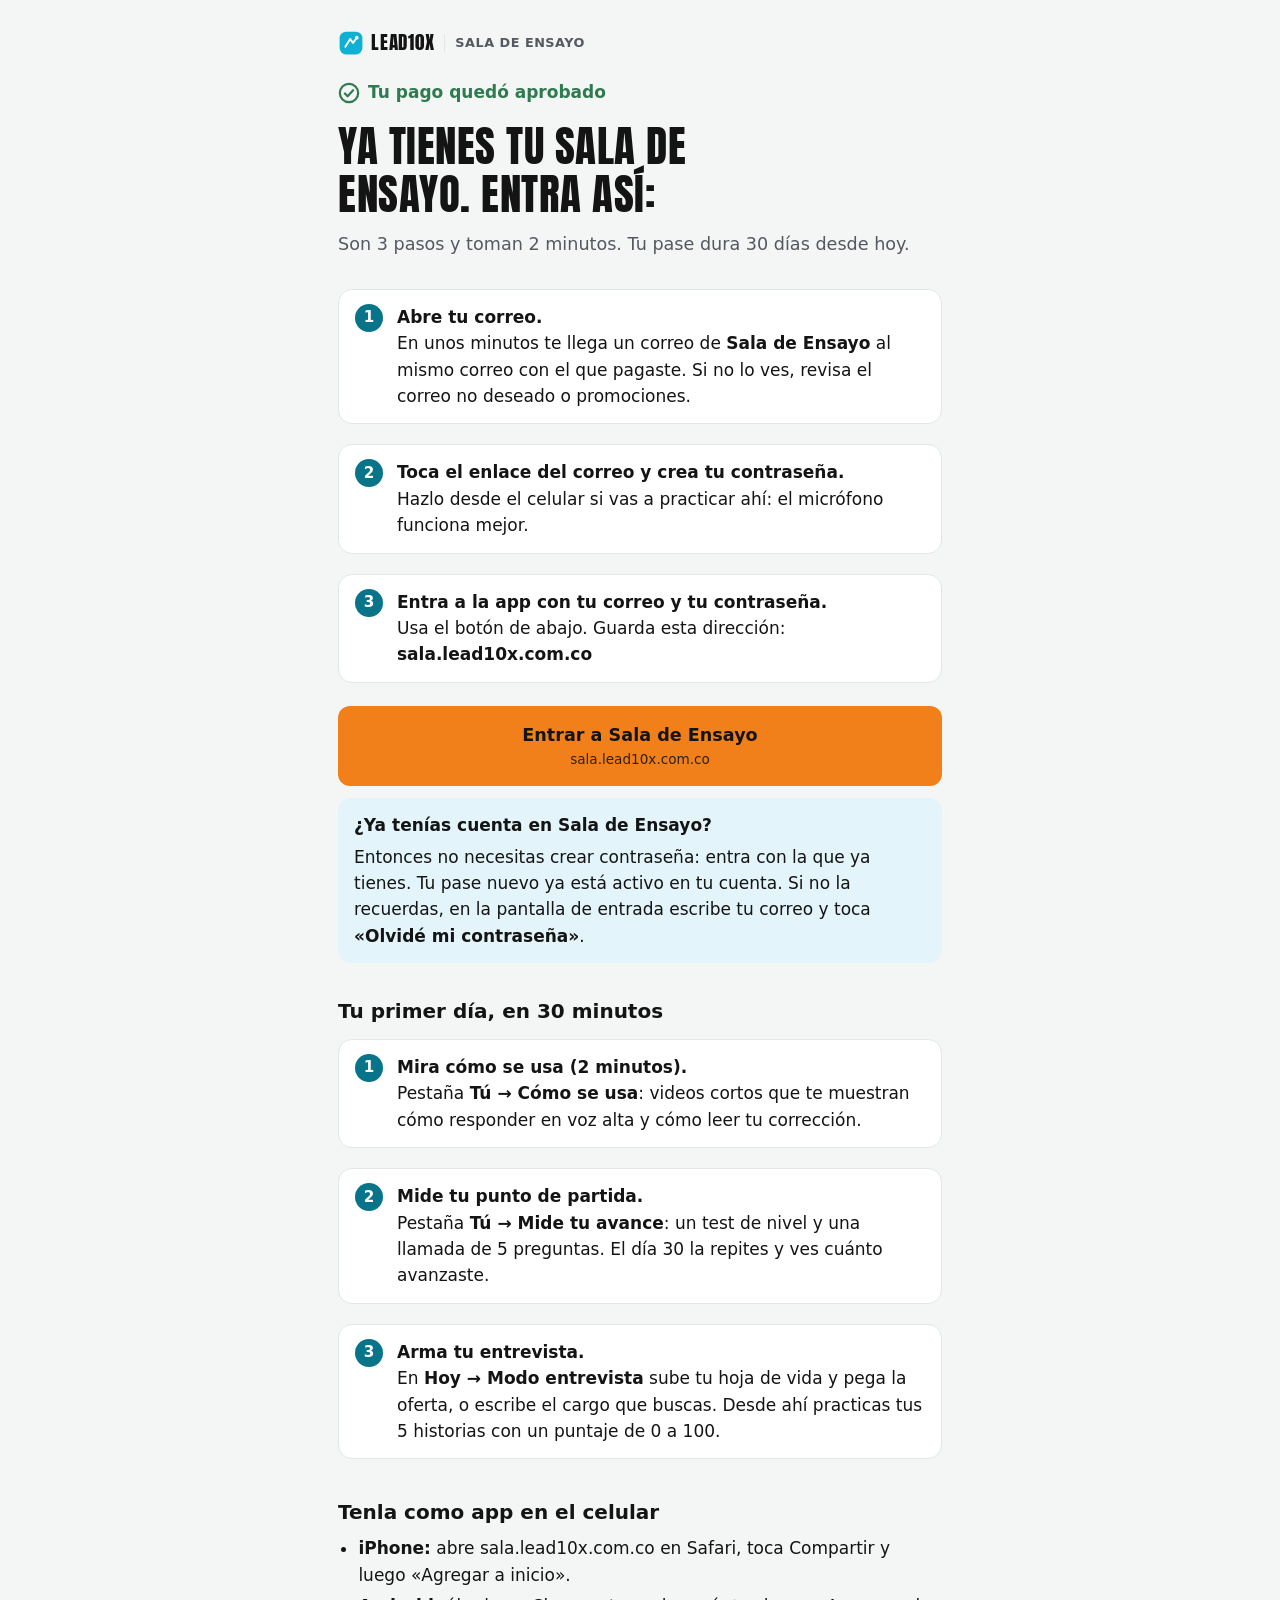
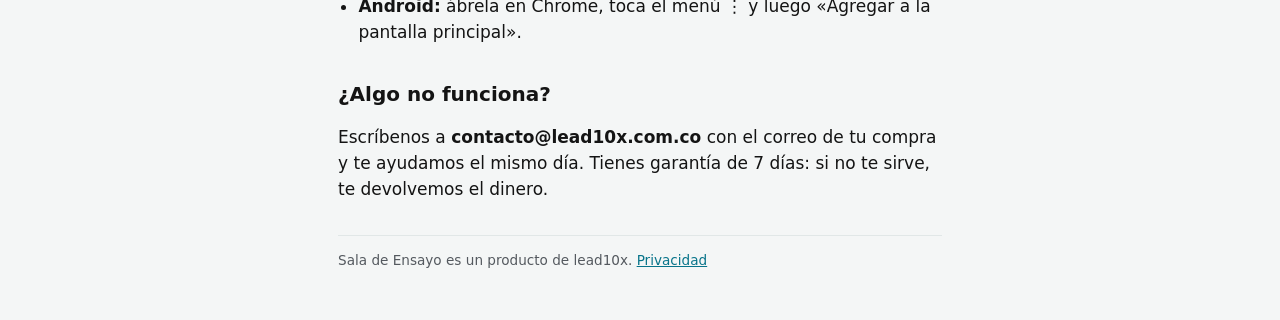
==== docs/bienvenida/index.html @ 4aafbf85 "Página de bienvenida después de la compra" ====
<!doctype html>
<html lang="es">
<head>
<meta charset="utf-8">
<meta name="viewport" content="width=device-width, initial-scale=1">
<title>Bienvenida a Sala de Ensayo</title>
<meta name="robots" content="noindex">
<link rel="icon" href="data:image/svg+xml,%3Csvg xmlns='http://www.w3.org/2000/svg' viewBox='0 0 32 32'%3E%3Crect x='2' y='2' width='28' height='28' rx='8' fill='%230FB0D2'/%3E%3Cpath d='M9 20.5 L15 11 L18.5 16 L23 9.5' fill='none' stroke='white' stroke-width='2.4' stroke-linecap='round' stroke-linejoin='round'/%3E%3Ccircle cx='23' cy='9.5' r='2.3' fill='white'/%3E%3C/svg%3E">
<link rel="preconnect" href="https://fonts.googleapis.com"><link rel="preconnect" href="https://fonts.gstatic.com" crossorigin>
<link rel="stylesheet" href="https://fonts.googleapis.com/css2?family=Anton&display=swap">
<!-- Página a la que Hotmart lleva al comprador después de pagar. Un solo objetivo: que entre a la app. -->
<style>
  :root{--bg:#F4F6F6;--surface:#fff;--ink:#141414;--muted:#54595f;--line:#E1E7E7;--accent:#08748A;--action:#F2801A;--action-ink:#141414;--soft:#E3F5FA;--ok:#2f7a4f}
  @media (prefers-color-scheme:dark){:root{--bg:#0E1216;--surface:#181D22;--ink:#EFF3F3;--muted:#a2adb0;--line:#243036;--accent:#0FB0D2;--action:#F2801A;--action-ink:#141414;--soft:#16303A;--ok:#6cc08f}}
  *{box-sizing:border-box}
  body{margin:0;background:var(--bg);color:var(--ink);font:17px/1.55 system-ui,-apple-system,"Segoe UI",Roboto,sans-serif}
  .wrap{max-width:640px;margin:0 auto;padding:0 18px 48px}
  header{padding:28px 0 4px}
  .brand{display:flex;align-items:center;gap:10px;color:var(--muted);font-size:.8rem;font-weight:700;letter-spacing:.04em;text-transform:uppercase}
  .l10{display:inline-flex;align-items:center;gap:7px;color:var(--ink);text-decoration:none}
  .l10 svg{width:26px;height:26px;color:#0FB0D2;flex:none}
  .l10 b{font-family:"Anton",Bahnschrift,"Arial Narrow",sans-serif;font-weight:400;font-size:19px;letter-spacing:.04em}
  .brand .sep{width:1px;height:18px;background:var(--line)}
  .ok{display:inline-flex;align-items:center;gap:8px;margin:22px 0 0;color:var(--ok);font-weight:700}
  .ok svg{width:22px;height:22px}
  h1{font-family:"Anton",Bahnschrift,"Arial Narrow",sans-serif;font-weight:400;text-transform:uppercase;letter-spacing:.012em;font-size:clamp(2rem,7vw,2.7rem);line-height:1.12;margin:.25em 0 .3em;text-wrap:balance}
  .lead{font-size:1.1rem;color:var(--muted);margin:0 0 1.2em}
  .cta{display:block;width:100%;border-radius:12px;background:var(--action);color:var(--action-ink);font-weight:700;font-size:1.1rem;padding:16px;text-align:center;text-decoration:none}
  .cta small{display:block;font-weight:500;opacity:.88;font-size:.85rem}
  h2{font-size:1.25rem;line-height:1.25;margin:1.8em 0 .5em}
  ol.pasos{list-style:none;margin:0;padding:0;display:grid;gap:10px;counter-reset:p}
  ol.pasos li{counter-increment:p;background:var(--surface);border:1px solid var(--line);border-radius:14px;padding:14px 16px 14px 58px;position:relative}
  ol.pasos li::before{content:counter(p);position:absolute;left:16px;top:14px;width:28px;height:28px;border-radius:50%;background:var(--accent);color:#fff;font-weight:700;display:grid;place-items:center;font-size:.95rem}
  ol.pasos b{display:block}
  .card{background:var(--soft);border-radius:14px;padding:14px 16px;margin:12px 0}
  .card p{margin:.3em 0 0}
  ul{margin:.4em 0 0;padding-left:1.2em} li{margin:.3em 0}
  .note{font-size:.88rem;color:var(--muted)}
  a{color:var(--accent)}
  .cta,.cta:visited{color:var(--action-ink)}
  footer{margin-top:2.4em;border-top:1px solid var(--line);padding-top:14px;font-size:.85rem;color:var(--muted)}
</style>
</head>
<body>
<svg width="0" height="0" style="position:absolute" aria-hidden="true"><symbol id="mark" viewBox="0 0 32 32"><rect x="2" y="2" width="28" height="28" rx="8" fill="currentColor"/><path d="M9 20.5 L15 11 L18.5 16 L23 9.5" fill="none" stroke="#fff" stroke-width="2.4" stroke-linecap="round" stroke-linejoin="round"/><circle cx="23" cy="9.5" r="2.3" fill="#fff"/></symbol></svg>
<div class="wrap">
  <header>
    <div class="brand"><a class="l10" href="https://lead10x.com.co/" target="_blank" rel="noopener" aria-label="lead10x"><svg><use href="#mark"/></svg><b>LEAD10X</b></a><span class="sep"></span><span>Sala de Ensayo</span></div>
    <p class="ok"><svg viewBox="0 0 24 24" fill="none" stroke="currentColor" stroke-width="2.4" stroke-linecap="round" stroke-linejoin="round" aria-hidden="true"><circle cx="12" cy="12" r="10"/><path d="m7.5 12.5 3 3 6-6.5"/></svg>Tu pago quedó aprobado</p>
    <h1>Ya tienes tu Sala de Ensayo. Entra así:</h1>
    <p class="lead">Son 3 pasos y toman 2 minutos. Tu pase dura 30 días desde hoy.</p>
  </header>

  <ol class="pasos">
    <li><b>Abre tu correo.</b>En unos minutos te llega un correo de <b style="display:inline">Sala de Ensayo</b> al mismo correo con el que pagaste. Si no lo ves, revisa el correo no deseado o promociones.</li>
    <li><b>Toca el enlace del correo y crea tu contraseña.</b>Hazlo desde el celular si vas a practicar ahí: el micrófono funciona mejor.</li>
    <li><b>Entra a la app con tu correo y tu contraseña.</b>Usa el botón de abajo. Guarda esta dirección: <b style="display:inline">sala.lead10x.com.co</b></li>
  </ol>

  <p style="margin:18px 0 0"><a class="cta" href="https://sala.lead10x.com.co/">Entrar a Sala de Ensayo<small>sala.lead10x.com.co</small></a></p>

  <div class="card">
    <b>¿Ya tenías cuenta en Sala de Ensayo?</b>
    <p>Entonces no necesitas crear contraseña: entra con la que ya tienes. Tu pase nuevo ya está activo en tu cuenta. Si no la recuerdas, en la pantalla de entrada escribe tu correo y toca <b>«Olvidé mi contraseña»</b>.</p>
  </div>

  <h2>Tu primer día, en 30 minutos</h2>
  <ol class="pasos">
    <li><b>Mira cómo se usa (2 minutos).</b>Pestaña <b style="display:inline">Tú → Cómo se usa</b>: videos cortos que te muestran cómo responder en voz alta y cómo leer tu corrección.</li>
    <li><b>Mide tu punto de partida.</b>Pestaña <b style="display:inline">Tú → Mide tu avance</b>: un test de nivel y una llamada de 5 preguntas. El día 30 la repites y ves cuánto avanzaste.</li>
    <li><b>Arma tu entrevista.</b>En <b style="display:inline">Hoy → Modo entrevista</b> sube tu hoja de vida y pega la oferta, o escribe el cargo que buscas. Desde ahí practicas tus 5 historias con un puntaje de 0 a 100.</li>
  </ol>

  <h2>Tenla como app en el celular</h2>
  <ul>
    <li><b>iPhone:</b> abre sala.lead10x.com.co en Safari, toca Compartir y luego «Agregar a inicio».</li>
    <li><b>Android:</b> ábrela en Chrome, toca el menú ⋮ y luego «Agregar a la pantalla principal».</li>
  </ul>

  <h2>¿Algo no funciona?</h2>
  <p>Escríbenos a <b>contacto@lead10x.com.co</b> con el correo de tu compra y te ayudamos el mismo día. Tienes garantía de 7 días: si no te sirve, te devolvemos el dinero.</p>

  <footer>Sala de Ensayo es un producto de lead10x. <a href="/entrevista/privacidad.html">Privacidad</a></footer>
</div>
</body>
</html>
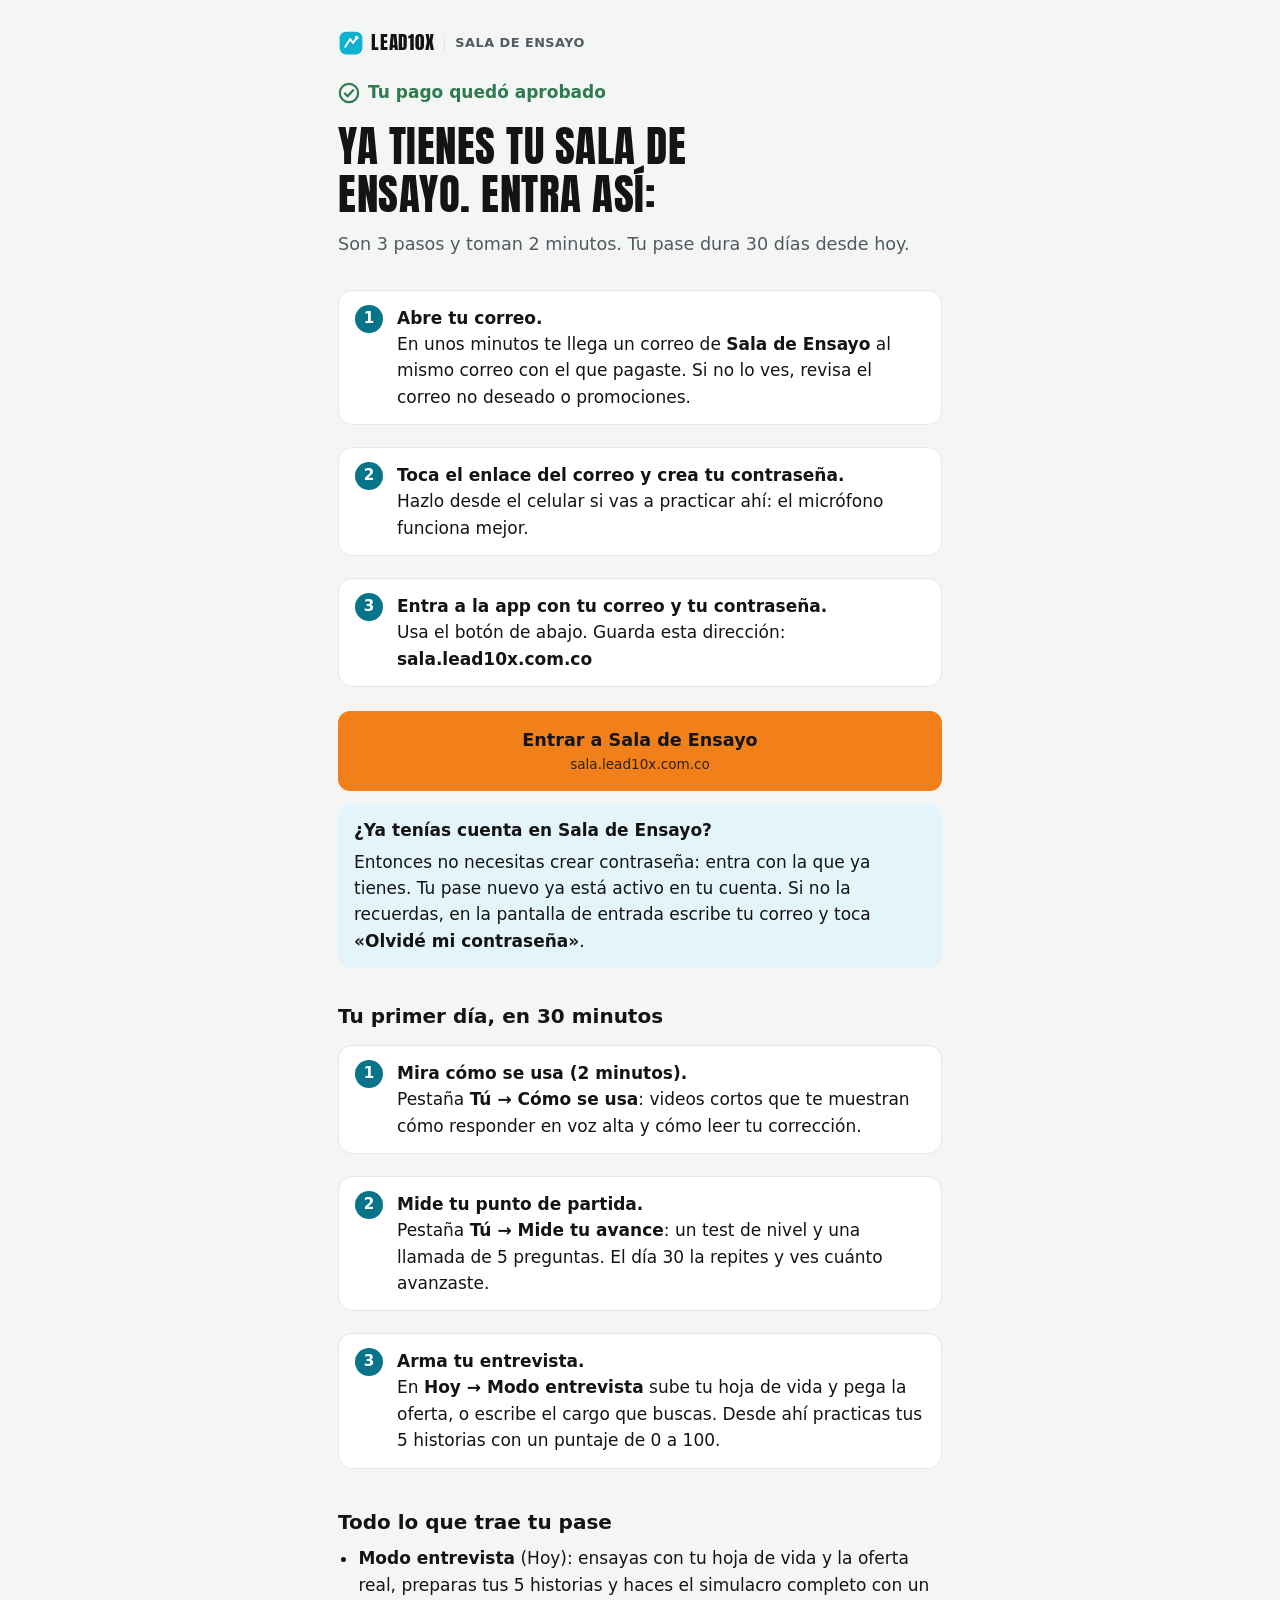
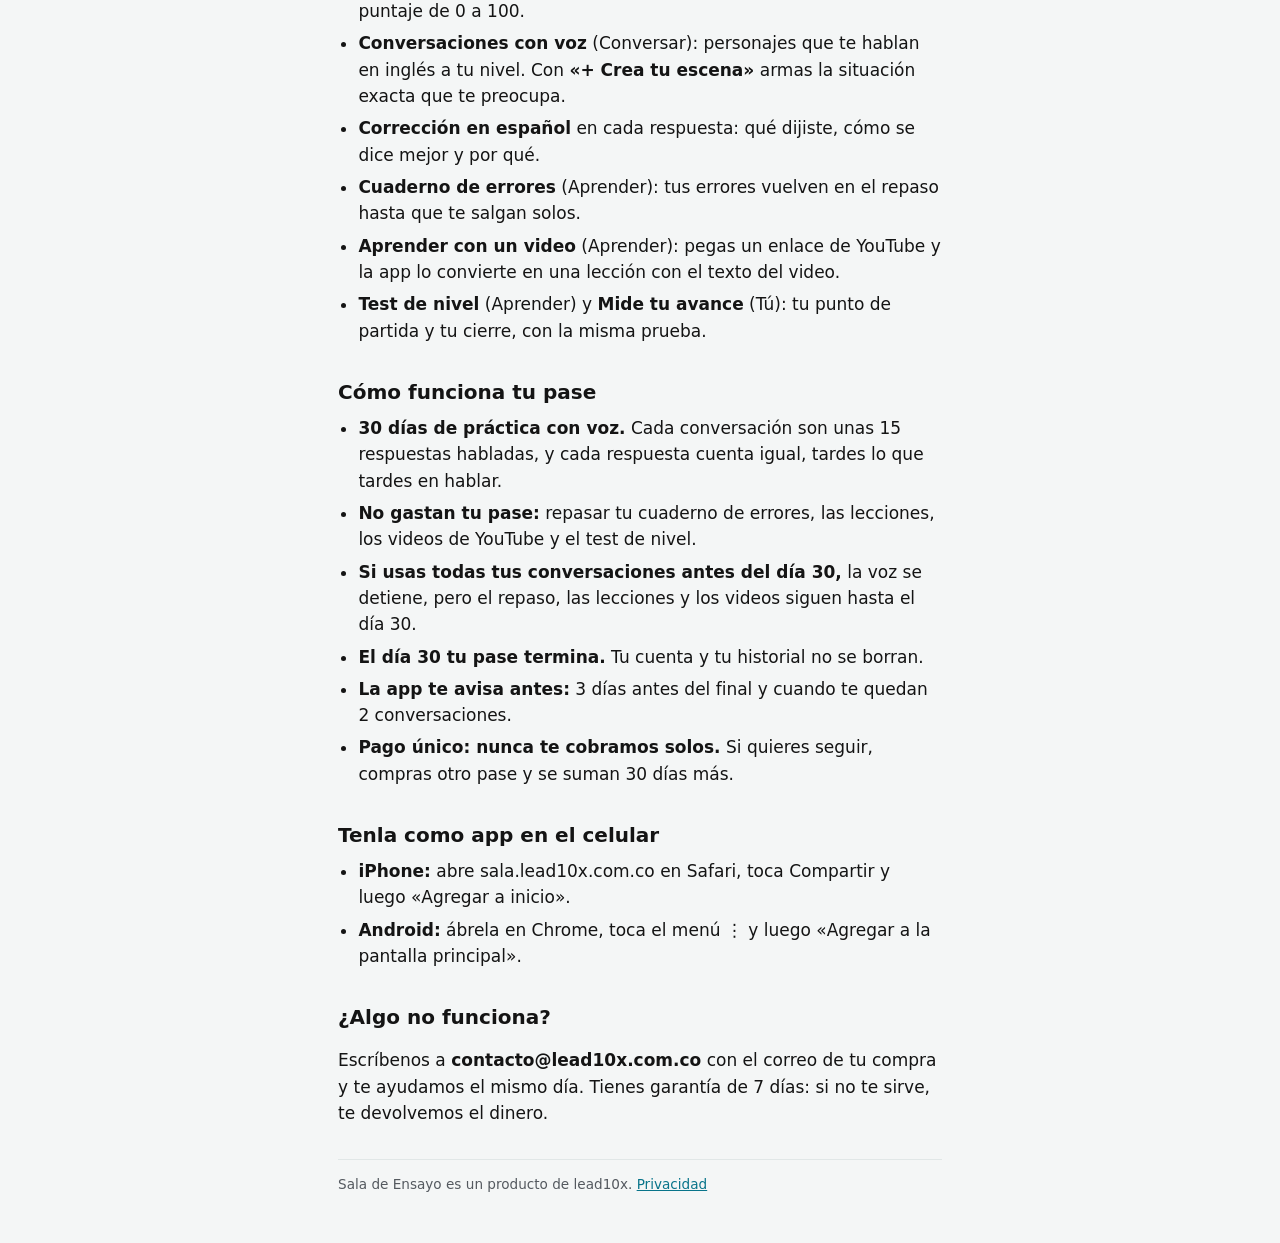
==== commit 3e87e4fc: "Actualiza la web" ====
--- a/docs/bienvenida/index.html
+++ b/docs/bienvenida/index.html
@@ -34,7 +34,7 @@
   ol.pasos b{display:block}
   .card{background:var(--soft);border-radius:14px;padding:14px 16px;margin:12px 0}
   .card p{margin:.3em 0 0}
-  ul{margin:.4em 0 0;padding-left:1.2em} li{margin:.3em 0}
+  ul{margin:.4em 0 0;padding-left:1.2em} li{margin:.35em 0}
   .note{font-size:.88rem;color:var(--muted)}
   a{color:var(--accent)}
   .cta,.cta:visited{color:var(--action-ink)}
@@ -46,9 +46,9 @@
 <div class="wrap">
   <header>
     <div class="brand"><a class="l10" href="https://lead10x.com.co/" target="_blank" rel="noopener" aria-label="lead10x"><svg><use href="#mark"/></svg><b>LEAD10X</b></a><span class="sep"></span><span>Sala de Ensayo</span></div>
-    <p class="ok"><svg viewBox="0 0 24 24" fill="none" stroke="currentColor" stroke-width="2.4" stroke-linecap="round" stroke-linejoin="round" aria-hidden="true"><circle cx="12" cy="12" r="10"/><path d="m7.5 12.5 3 3 6-6.5"/></svg>Tu pago quedó aprobado</p>
-    <h1>Ya tienes tu Sala de Ensayo. Entra así:</h1>
-    <p class="lead">Son 3 pasos y toman 2 minutos. Tu pase dura 30 días desde hoy.</p>
+    <p class="ok" id="estado"><svg viewBox="0 0 24 24" fill="none" stroke="currentColor" stroke-width="2.4" stroke-linecap="round" stroke-linejoin="round" aria-hidden="true"><circle cx="12" cy="12" r="10"/><path d="m7.5 12.5 3 3 6-6.5"/></svg>Tu pago quedó aprobado</p>
+    <h1 id="titulo">Ya tienes tu Sala de Ensayo. Entra así:</h1>
+    <p class="lead" id="bajada">Son 3 pasos y toman 2 minutos. Tu pase dura 30 días desde hoy.</p>
   </header>
 
   <ol class="pasos">
@@ -71,6 +71,26 @@
     <li><b>Arma tu entrevista.</b>En <b style="display:inline">Hoy → Modo entrevista</b> sube tu hoja de vida y pega la oferta, o escribe el cargo que buscas. Desde ahí practicas tus 5 historias con un puntaje de 0 a 100.</li>
   </ol>
 
+  <h2>Todo lo que trae tu pase</h2>
+  <ul class="todo">
+    <li><b>Modo entrevista</b> (Hoy): ensayas con tu hoja de vida y la oferta real, preparas tus 5 historias y haces el simulacro completo con un puntaje de 0 a 100.</li>
+    <li><b>Conversaciones con voz</b> (Conversar): personajes que te hablan en inglés a tu nivel. Con <b>«+ Crea tu escena»</b> armas la situación exacta que te preocupa.</li>
+    <li><b>Corrección en español</b> en cada respuesta: qué dijiste, cómo se dice mejor y por qué.</li>
+    <li><b>Cuaderno de errores</b> (Aprender): tus errores vuelven en el repaso hasta que te salgan solos.</li>
+    <li><b>Aprender con un video</b> (Aprender): pegas un enlace de YouTube y la app lo convierte en una lección con el texto del video.</li>
+    <li><b>Test de nivel</b> (Aprender) y <b>Mide tu avance</b> (Tú): tu punto de partida y tu cierre, con la misma prueba.</li>
+  </ul>
+
+  <h2>Cómo funciona tu pase</h2>
+  <ul>
+    <li><b>30 días de práctica con voz.</b> Cada conversación son unas 15 respuestas habladas, y cada respuesta cuenta igual, tardes lo que tardes en hablar.</li>
+    <li><b>No gastan tu pase:</b> repasar tu cuaderno de errores, las lecciones, los videos de YouTube y el test de nivel.</li>
+    <li><b>Si usas todas tus conversaciones antes del día 30,</b> la voz se detiene, pero el repaso, las lecciones y los videos siguen hasta el día 30.</li>
+    <li><b>El día 30 tu pase termina.</b> Tu cuenta y tu historial no se borran.</li>
+    <li><b>La app te avisa antes:</b> 3 días antes del final y cuando te quedan 2 conversaciones.</li>
+    <li><b>Pago único: nunca te cobramos solos.</b> Si quieres seguir, compras otro pase y se suman 30 días más.</li>
+  </ul>
+
   <h2>Tenla como app en el celular</h2>
   <ul>
     <li><b>iPhone:</b> abre sala.lead10x.com.co en Safari, toca Compartir y luego «Agregar a inicio».</li>
@@ -82,5 +102,14 @@
 
   <footer>Sala de Ensayo es un producto de lead10x. <a href="/entrevista/privacidad.html">Privacidad</a></footer>
 </div>
+<script>
+  // Hotmart manda aquí también los pagos que aún no se confirman (?estado=espera): el correo llega cuando se aprueban.
+  if (new URLSearchParams(location.search).get("estado") === "espera") {
+    document.getElementById("estado").lastChild.textContent = "Tu pago está en confirmación";
+    document.getElementById("estado").style.color = "var(--muted)";
+    document.getElementById("titulo").textContent = "Tu pago se está confirmando. Esto sigue:";
+    document.getElementById("bajada").textContent = "Algunos medios de pago tardan en confirmarse. Apenas tu pago se apruebe te llega el correo del paso 1; no tienes que volver a pagar. Tu pase dura 30 días desde ese momento.";
+  }
+</script>
 </body>
 </html>
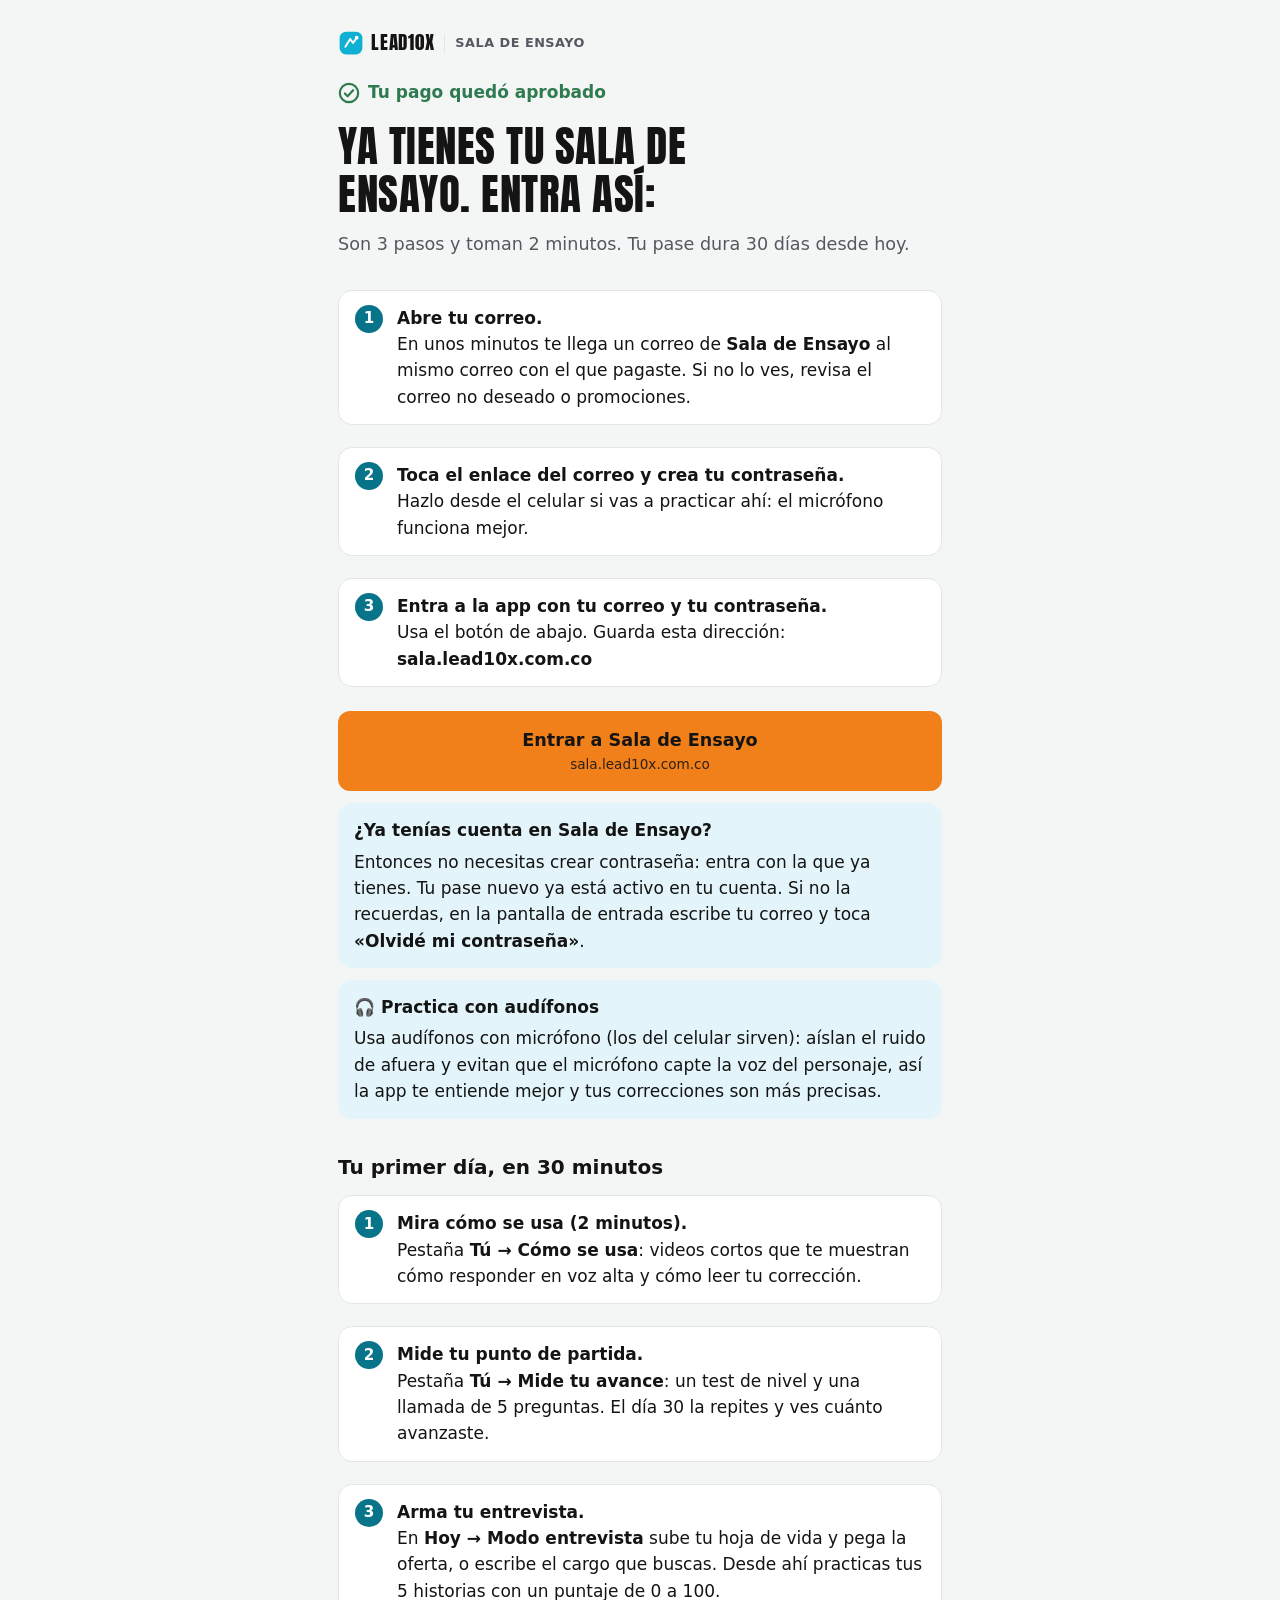
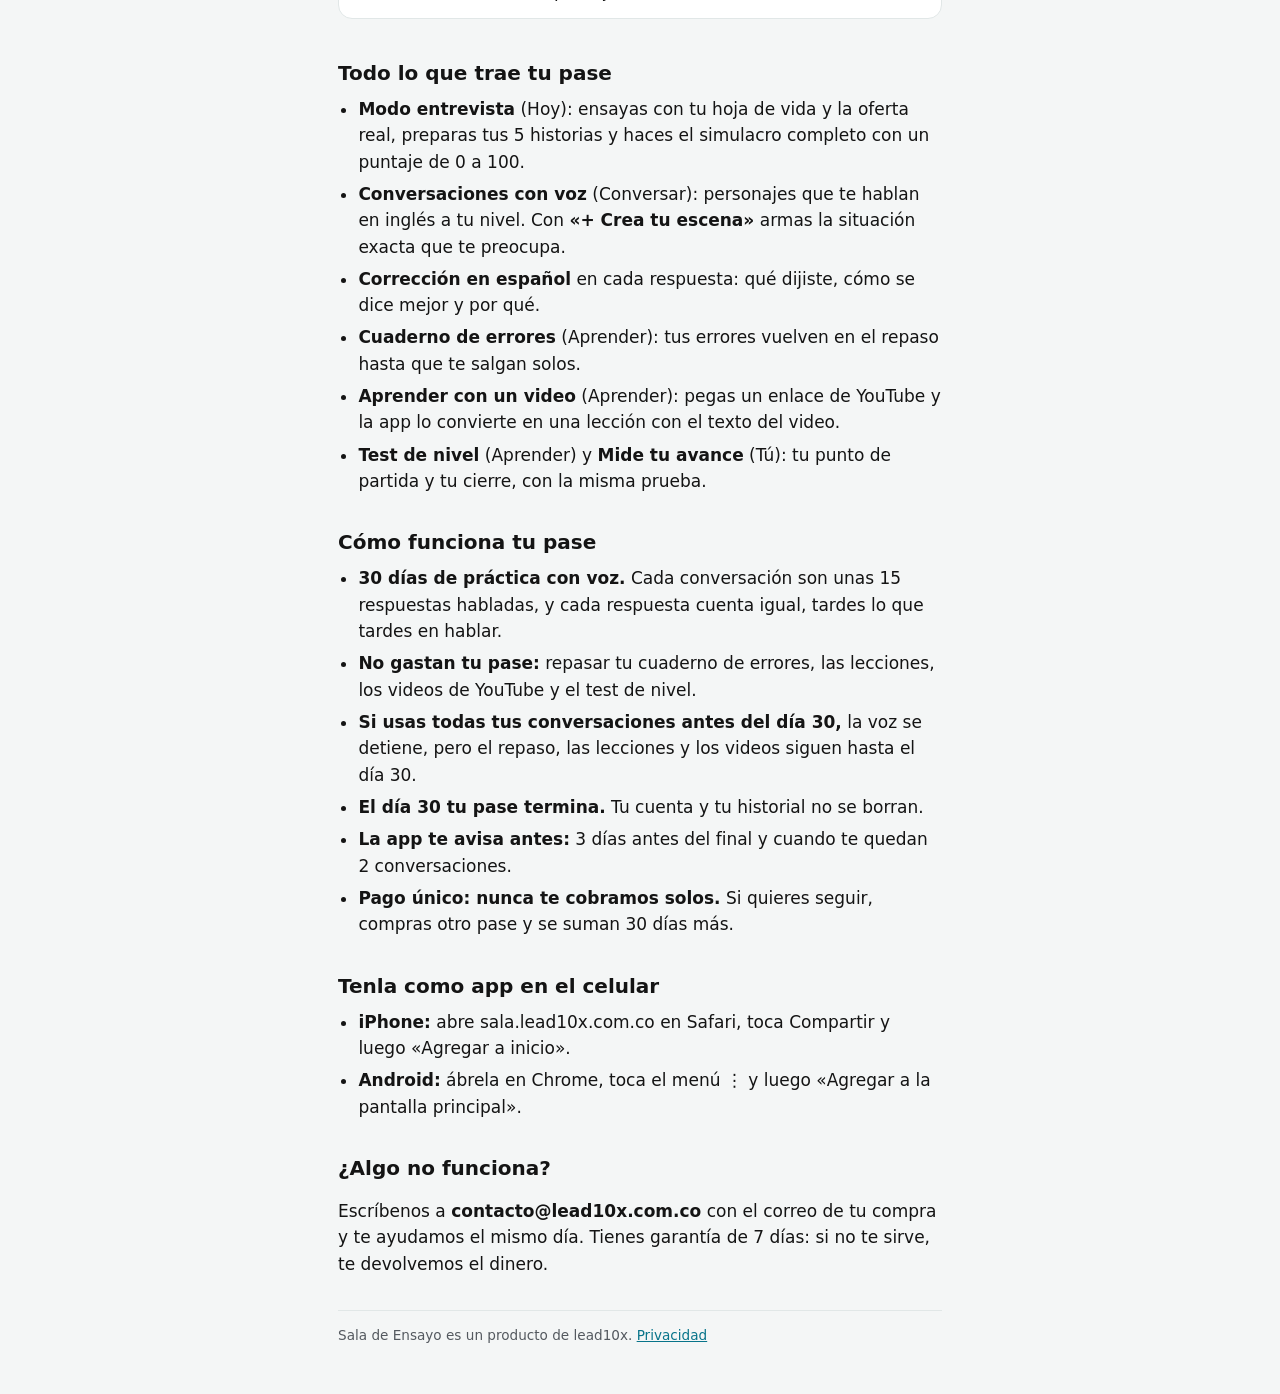
==== commit b852e798: "Actualiza la web" ====
--- a/docs/bienvenida/index.html
+++ b/docs/bienvenida/index.html
@@ -64,6 +64,11 @@
     <p>Entonces no necesitas crear contraseña: entra con la que ya tienes. Tu pase nuevo ya está activo en tu cuenta. Si no la recuerdas, en la pantalla de entrada escribe tu correo y toca <b>«Olvidé mi contraseña»</b>.</p>
   </div>
 
+  <div class="card">
+    <b>🎧 Practica con audífonos</b>
+    <p>Usa audífonos con micrófono (los del celular sirven): aíslan el ruido de afuera y evitan que el micrófono capte la voz del personaje, así la app te entiende mejor y tus correcciones son más precisas.</p>
+  </div>
+
   <h2>Tu primer día, en 30 minutos</h2>
   <ol class="pasos">
     <li><b>Mira cómo se usa (2 minutos).</b>Pestaña <b style="display:inline">Tú → Cómo se usa</b>: videos cortos que te muestran cómo responder en voz alta y cómo leer tu corrección.</li>
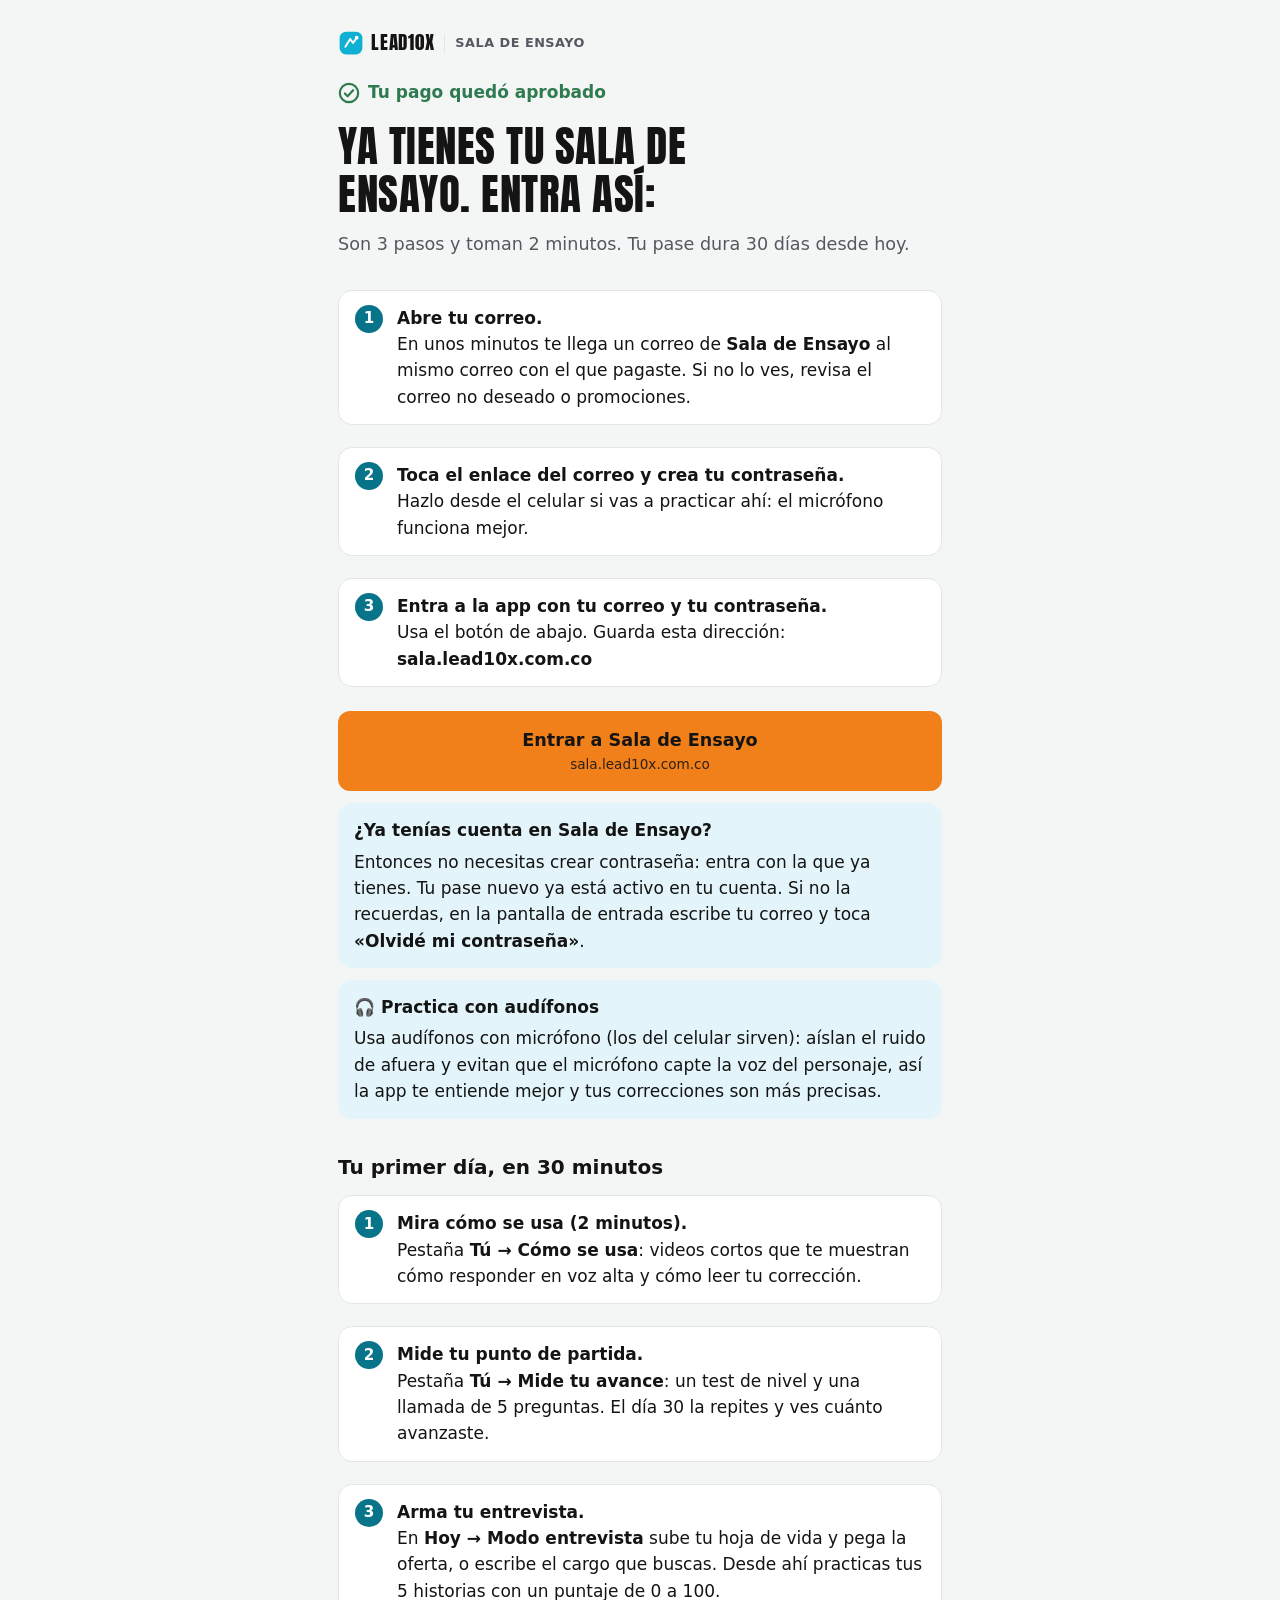
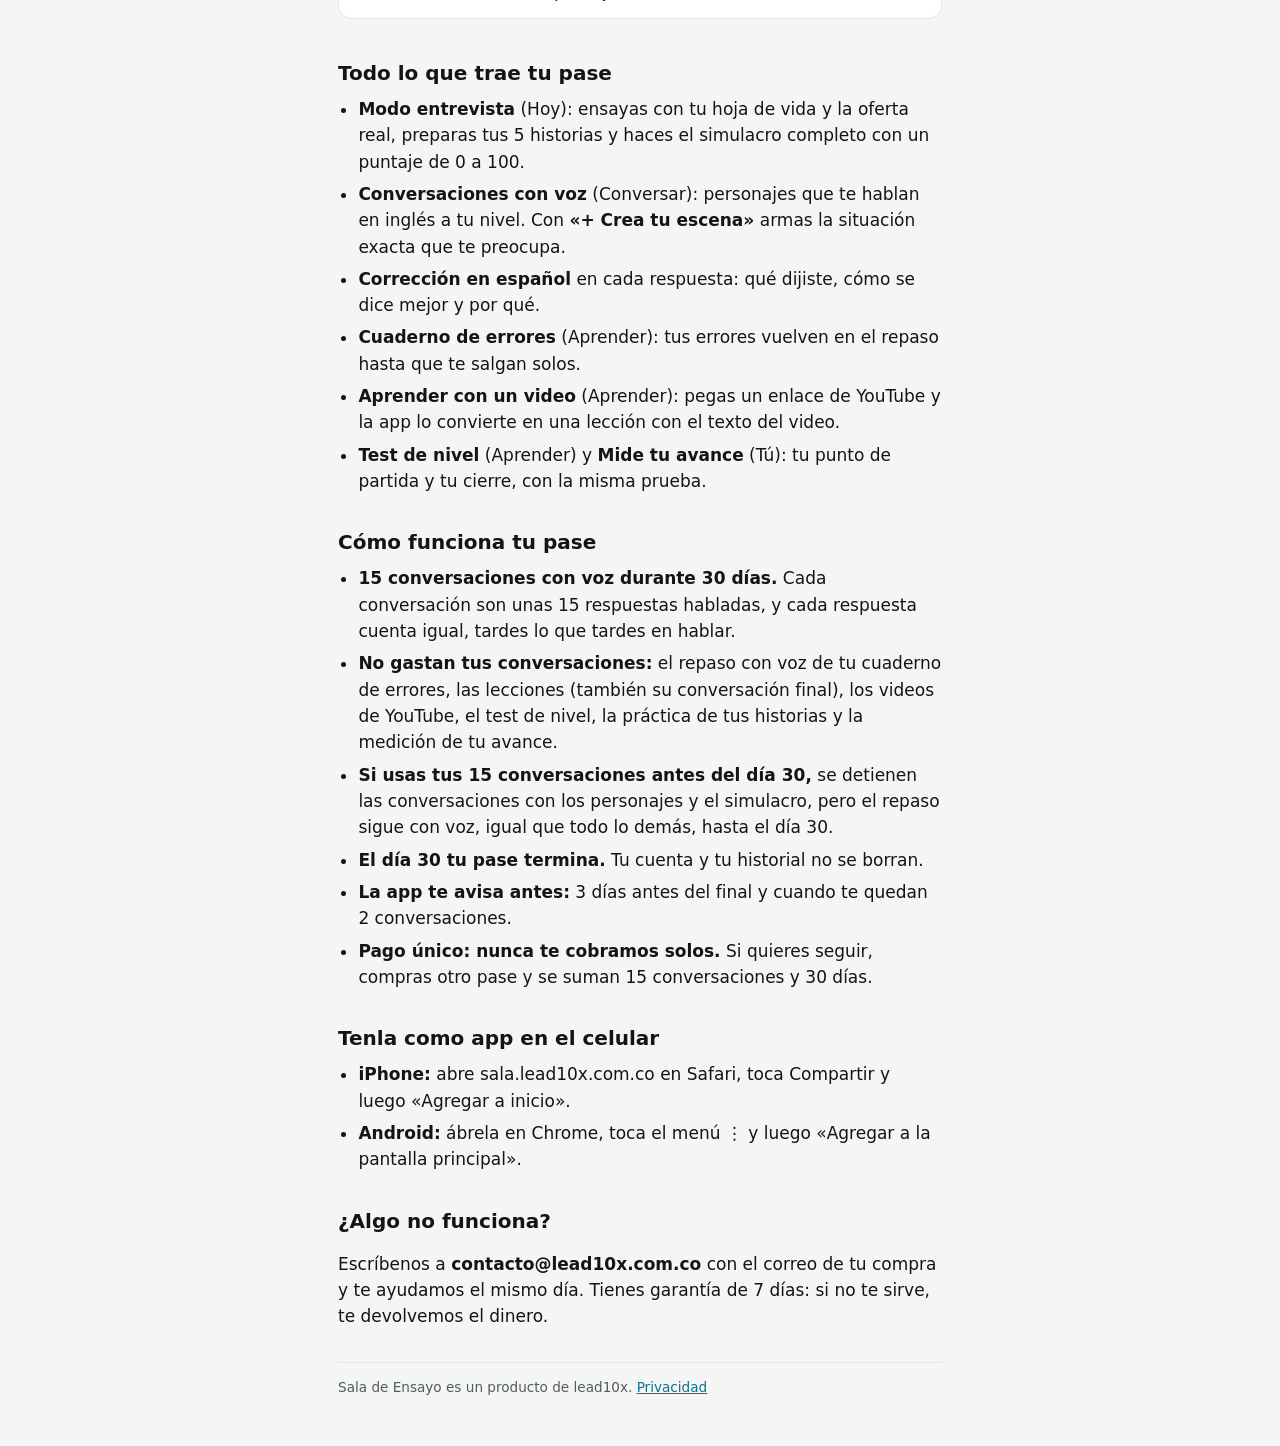
==== commit 7b3e9a25: "Actualiza la web" ====
--- a/docs/bienvenida/index.html
+++ b/docs/bienvenida/index.html
@@ -88,12 +88,12 @@
 
   <h2>Cómo funciona tu pase</h2>
   <ul>
-    <li><b>30 días de práctica con voz.</b> Cada conversación son unas 15 respuestas habladas, y cada respuesta cuenta igual, tardes lo que tardes en hablar.</li>
-    <li><b>No gastan tu pase:</b> repasar tu cuaderno de errores, las lecciones, los videos de YouTube y el test de nivel.</li>
-    <li><b>Si usas todas tus conversaciones antes del día 30,</b> la voz se detiene, pero el repaso, las lecciones y los videos siguen hasta el día 30.</li>
+    <li><b>15 conversaciones con voz durante 30 días.</b> Cada conversación son unas 15 respuestas habladas, y cada respuesta cuenta igual, tardes lo que tardes en hablar.</li>
+    <li><b>No gastan tus conversaciones:</b> el repaso con voz de tu cuaderno de errores, las lecciones (también su conversación final), los videos de YouTube, el test de nivel, la práctica de tus historias y la medición de tu avance.</li>
+    <li><b>Si usas tus 15 conversaciones antes del día 30,</b> se detienen las conversaciones con los personajes y el simulacro, pero el repaso sigue con voz, igual que todo lo demás, hasta el día 30.</li>
     <li><b>El día 30 tu pase termina.</b> Tu cuenta y tu historial no se borran.</li>
     <li><b>La app te avisa antes:</b> 3 días antes del final y cuando te quedan 2 conversaciones.</li>
-    <li><b>Pago único: nunca te cobramos solos.</b> Si quieres seguir, compras otro pase y se suman 30 días más.</li>
+    <li><b>Pago único: nunca te cobramos solos.</b> Si quieres seguir, compras otro pase y se suman 15 conversaciones y 30 días.</li>
   </ul>
 
   <h2>Tenla como app en el celular</h2>
